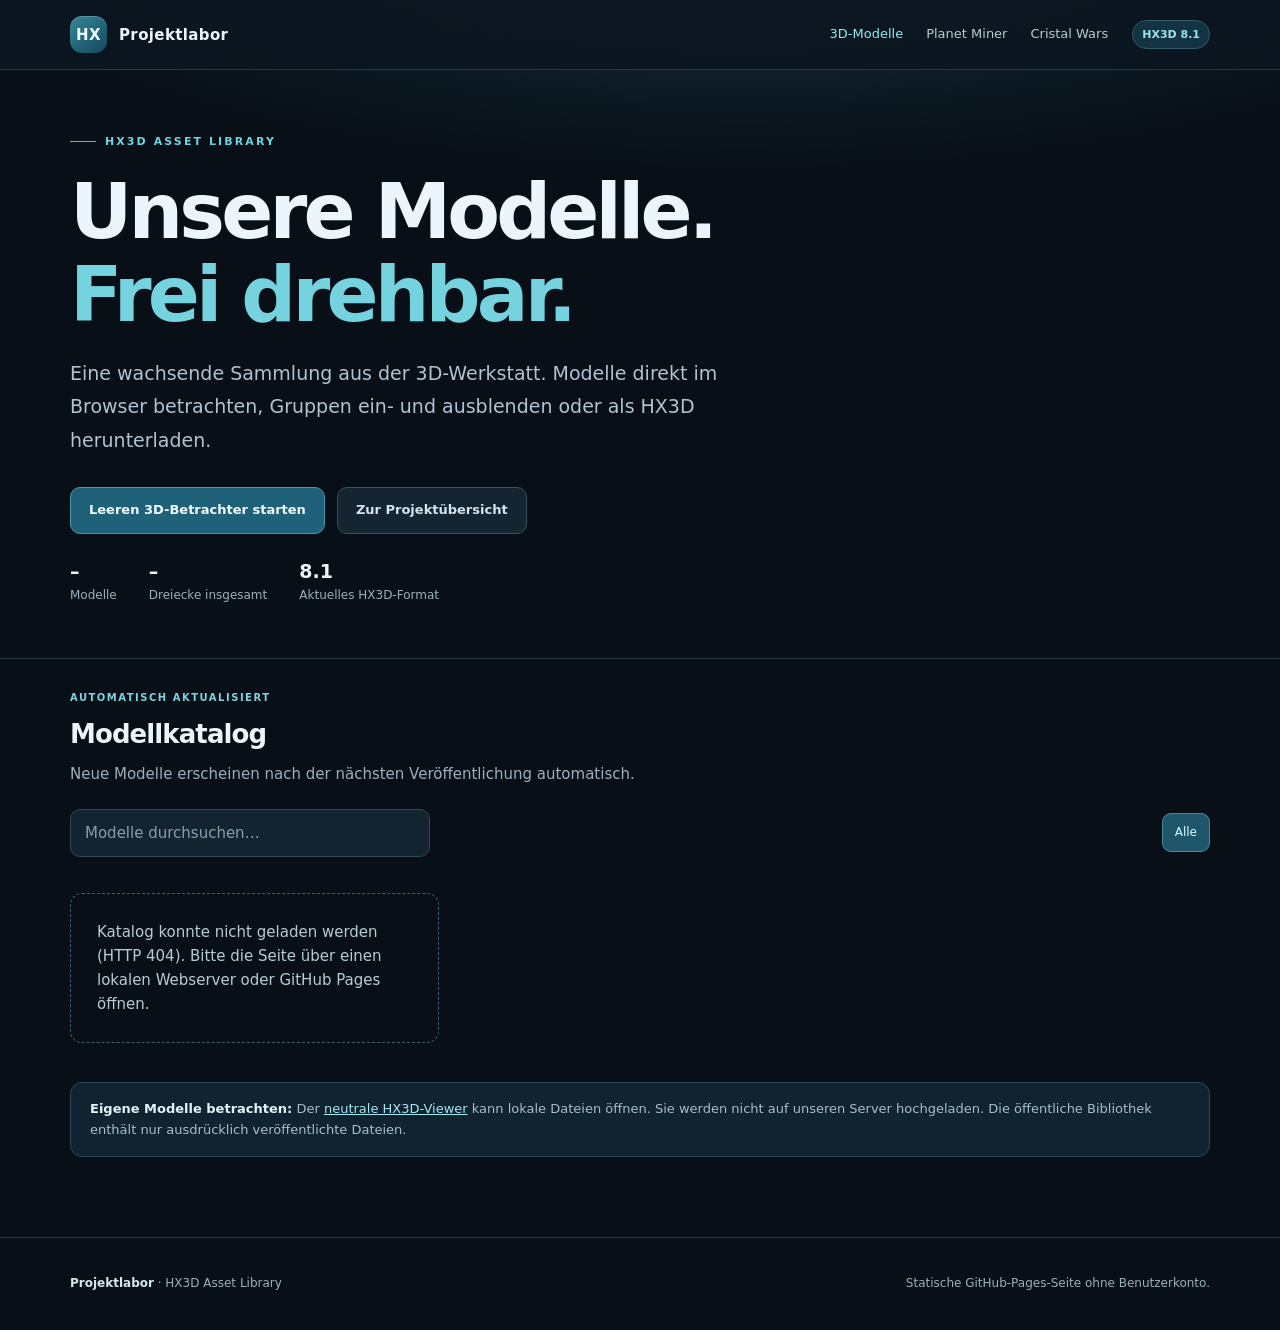
==== site/hx3d/index.html @ 25c4a0fd "Add files via upload" ====
<!doctype html>
<html lang="de"><head><meta charset="utf-8"><meta name="viewport" content="width=device-width,initial-scale=1"><meta name="theme-color" content="#0d1720"><title>HX3D Asset Library · Projektlabor</title><meta name="description" content="HX3D-Modelle im Browser ansehen und herunterladen."><link rel="stylesheet" href="../assets/style.css"></head><body>
<header class="top"><div class="container"><a class="wordmark" href="../index.html"><span class="glyph">HX</span> Projektlabor</a><nav aria-label="Hauptnavigation"><a href="index.html" aria-current="page">3D-Modelle</a><a href="../planet-miner/index.html">Planet Miner</a><a href="../cristal-wars/index.html">Cristal Wars</a></nav><span class="badge">HX3D 8.1</span></div></header>
<main><section class="hero slim"><div class="container"><div class="kicker">HX3D Asset Library</div><h1>Unsere Modelle.<br><em>Frei drehbar.</em></h1><p class="subtitle">Eine wachsende Sammlung aus der 3D-Werkstatt. Modelle direkt im Browser betrachten, Gruppen ein- und ausblenden oder als HX3D herunterladen.</p><div class="actions"><a href="viewer.html" class="button">Leeren 3D-Betrachter starten</a><a href="../index.html" class="button ghost">Zur Projektübersicht</a></div><div class="stats"><div><strong id="count">–</strong>Modelle</div><div><strong id="triangles">–</strong>Dreiecke insgesamt</div><div><strong>8.1</strong>Aktuelles HX3D-Format</div></div></div></section>
<div class="divider"></div><section class="section"><div class="container"><div class="section-head"><div><div class="eyebrow">Automatisch aktualisiert</div><h2 class="section-title">Modellkatalog</h2><p class="section-desc">Neue Modelle erscheinen nach der nächsten Veröffentlichung automatisch.</p></div></div><div class="filters"><input class="search" id="search" type="search" aria-label="Modelle suchen" placeholder="Modelle durchsuchen…"><div class="tabs" id="categories" role="group" aria-label="Modellkategorien"><button type="button" class="tab active" data-category="Alle" aria-pressed="true">Alle</button></div></div><div id="gallery" class="asset-grid" aria-live="polite"><p class="empty-message">Modellbibliothek wird geladen…</p></div><div class="notice"><strong>Eigene Modelle betrachten:</strong> Der <a href="viewer.html">neutrale HX3D-Viewer</a> kann lokale Dateien öffnen. Sie werden nicht auf unseren Server hochgeladen. Die öffentliche Bibliothek enthält nur ausdrücklich veröffentlichte Dateien.</div></div></section></main>
<footer class="rail"><div class="container footer-line"><span><strong>Projektlabor</strong> · HX3D Asset Library</span><span>Statische GitHub-Pages-Seite ohne Benutzerkonto.</span></div></footer>
<script src="gallery.js" defer></script></body></html>
---- site/assets/style.css ----
:root{color-scheme:dark;--bg:#090f16;--panel:#111d28;--panel2:#152431;--line:#263847;--text:#ecf5fb;--muted:#9bb0bf;--accent:#67d0db;--accent2:#b1eafd;--shadow:0 26px 75px #02080e80}
*{box-sizing:border-box}html{scroll-behavior:smooth}body{margin:0;background:radial-gradient(ellipse 90% 460px at 58% -220px,#1b4758 0%,transparent 85%),var(--bg);font:15px/1.6 system-ui,-apple-system,'Segoe UI',Roboto,sans-serif;color:var(--text)}a{color:inherit;text-decoration:none}a:focus-visible,button:focus-visible,input:focus-visible{outline:2px solid var(--accent);outline-offset:3px}button,input{font:inherit}.container{width:min(1140px,calc(100% - 42px));margin:0 auto}.top{border-bottom:1px solid var(--line);background:#0d1720e8;position:sticky;top:0;z-index:5;backdrop-filter:blur(15px)}.top .container{height:69px;display:flex;align-items:center;gap:24px}.wordmark{display:flex;align-items:center;gap:12px;margin-right:auto;font-weight:780;letter-spacing:.025em}.glyph{width:37px;height:37px;border-radius:12px;background:linear-gradient(140deg,#36889a,#14475b);display:grid;place-items:center;color:#e7fcff;font-weight:900;box-shadow:inset 0 1px 0 #ffffff30}.top nav{display:flex;align-items:center;gap:23px}.top nav a{font-size:13px;color:#b8cbd7}.top nav a:hover,.top nav a[aria-current=page]{color:#8fedef}.badge{border:1px solid #315b6b;background:#143342;color:#98e2ec;font-size:11px;font-weight:700;padding:5px 9px;border-radius:30px;white-space:nowrap}
.hero{padding:83px 0 77px;position:relative}.hero.slim{padding:63px 0 53px}.kicker{display:flex;align-items:center;gap:9px;color:#70d3e1;letter-spacing:.19em;text-transform:uppercase;font-size:11px;font-weight:800}.kicker:before{content:'';width:26px;height:1px;background:#5bb3c4}.hero h1{font-size:clamp(42px,6vw,78px);line-height:1.09;letter-spacing:-.05em;max-width:950px;margin:19px 0 20px;font-weight:820}.hero h1 em{color:#75d2df;font-style:normal}.hero .subtitle{font-size:clamp(16px,1.7vw,19px);color:#b0c3d2;max-width:730px;line-height:1.75}.actions{display:flex;gap:12px;flex-wrap:wrap;margin-top:30px}.button{display:inline-flex;align-items:center;justify-content:center;gap:10px;border:1px solid #4b94a9;border-radius:10px;padding:12px 18px;background:#20617a;color:#f0fcff;font-weight:730;font-size:13px;transition:background .12s,transform .12s}.button:hover{background:#2c7c95;transform:translateY(-1px)}.button.ghost{border-color:#345061;background:#142431;color:#d3e4ef}.button.ghost:hover{background:#1e3747}.button.tiny{padding:8px 11px;font-size:12px}.button.plain{background:transparent;border-color:#344b5d}.hero-note{margin-top:34px;font-size:12px;color:#829baa;display:flex;gap:21px;flex-wrap:wrap}.hero-note span:before{content:'●';color:#66cbd7;font-size:8px;margin-right:8px}
.section{padding:31px 0 80px}.section-head{display:flex;gap:18px;align-items:flex-end;justify-content:space-between;margin-bottom:23px}.section-title{font-size:26px;letter-spacing:-.035em;margin:0 0 6px}.section-desc{color:var(--muted);margin:0}.eyebrow{color:#7bd4e0;text-transform:uppercase;letter-spacing:.15em;font-weight:800;font-size:10px;margin-bottom:8px}.grid{display:grid;grid-template-columns:repeat(3,minmax(0,1fr));gap:17px}.project{border:1px solid var(--line);background:linear-gradient(180deg,#172633,#101b26);border-radius:17px;overflow:hidden;min-width:0;transition:border-color .15s,transform .15s}.project:hover{border-color:#477b8c;transform:translateY(-3px)}.project .art{height:185px;overflow:hidden;display:flex;align-items:center;justify-content:center;position:relative;background:radial-gradient(circle at 35% 35%,#24515d,#13212d 70%)}.project .art svg{width:120px;height:120px;opacity:.73;stroke:#7bdfec;stroke-width:1.2;fill:none}.project:nth-child(2) .art{background:radial-gradient(circle at 62% 25%,#3e385d,#15202d 73%)}.project:nth-child(3) .art{background:radial-gradient(circle at 28% 75%,#42605c,#15202d 70%)}.project .copy{padding:19px 21px 23px}.project .copy h3{font-size:20px;margin:3px 0 6px;letter-spacing:-.015em}.project .copy p{min-height:63px;margin:0 0 17px;color:#a6bac8;font-size:13px}.tag{font-size:10px;letter-spacing:.09em;font-weight:780;color:#7ecddd;text-transform:uppercase}.linkline{color:#c6f7ff;font-weight:750;font-size:13px}.project.disabled{opacity:.8}.project.disabled:hover{transform:none}.rail{border-top:1px solid var(--line);padding:36px 0;color:var(--muted)}.footer-line{display:flex;align-items:center;justify-content:space-between;gap:14px;flex-wrap:wrap;font-size:12px}.footer-line strong{color:#d5e6ef}.divider{height:1px;background:var(--line)}
.stats{display:flex;gap:32px;flex-wrap:wrap;margin-top:22px;color:var(--muted);font-size:12px}.stats strong{font-size:19px;color:var(--text);display:block}.filters{display:flex;align-items:center;gap:13px;flex-wrap:wrap;justify-content:space-between;margin:23px 0 21px}.search{width:min(360px,100%);background:#132430;border:1px solid #314857;border-radius:10px;padding:11px 14px;color:var(--text)}.search::placeholder{color:#83a0ae}.tabs{display:flex;gap:7px;flex-wrap:wrap}.tab{color:#adc6d2;border:1px solid #304857;background:#172633;border-radius:9px;padding:9px 12px;font-size:12px;cursor:pointer}.tab.active,.tab:hover{color:#d9fbff;background:#20566a;border-color:#418ca0}.asset-grid{display:grid;grid-template-columns:repeat(3,minmax(0,1fr));gap:16px;margin-bottom:24px}.asset{border:1px solid var(--line);background:#13212d;border-radius:16px;overflow:hidden;display:flex;flex-direction:column}.asset:hover{border-color:#5099a7}.asset .preview{height:205px;background:radial-gradient(circle at 50% 60%,#263b49,#10202b);display:flex;align-items:center;justify-content:center;overflow:hidden}.asset .preview img{width:100%;height:100%;object-fit:contain}.asset .preview .placeholder{color:#73bcd0;font-size:55px}.asset .details{padding:16px 18px;display:flex;flex-direction:column;flex:1}.asset h3{font-size:18px;margin:2px 0 4px;line-height:1.3}.asset p{color:#acc0cd;font-size:12px;line-height:1.65;min-height:40px}.asset .meta{color:#829bac;font-size:11px;margin:auto 0 15px}.asset .tools{display:flex;gap:9px;flex-wrap:wrap}.empty-message{border:1px dashed #406071;padding:26px;border-radius:12px;color:#b5ccd7}.notice{border:1px solid #2b4757;background:#112331;color:#a6becb;border-radius:12px;padding:16px 19px;font-size:13px}.notice strong{color:#e1f4f8}.notice a{text-decoration:underline;color:#a6e9f0}.minipage{max-width:680px;margin:90px auto 120px;text-align:center}.minipage .icon{font-size:75px;color:#76c9d8}.minipage h1{font-size:44px;line-height:1.2;letter-spacing:-.04em;margin:12px 0}.minipage p{color:var(--muted);font-size:17px;line-height:1.8}
@media(max-width:810px){.grid,.asset-grid{grid-template-columns:repeat(2,minmax(0,1fr))}.hero{padding-top:63px}.top nav{gap:13px}.top nav a{font-size:12px}}@media(max-width:580px){.container{width:min(100% - 28px,1140px)}.top .container{height:62px}.top .badge{display:none}.top nav{gap:10px}.top nav a{font-size:11px}.wordmark{gap:8px;font-size:13px}.glyph{width:32px;height:32px}.hero{padding:47px 0 42px}.hero.slim{padding:44px 0 34px}.hero h1{font-size:41px}.grid,.asset-grid{grid-template-columns:1fr}.project .copy p{min-height:0}.section{padding-bottom:48px}.section-head{align-items:flex-start}.search{width:100%}.footer-line{display:block}}
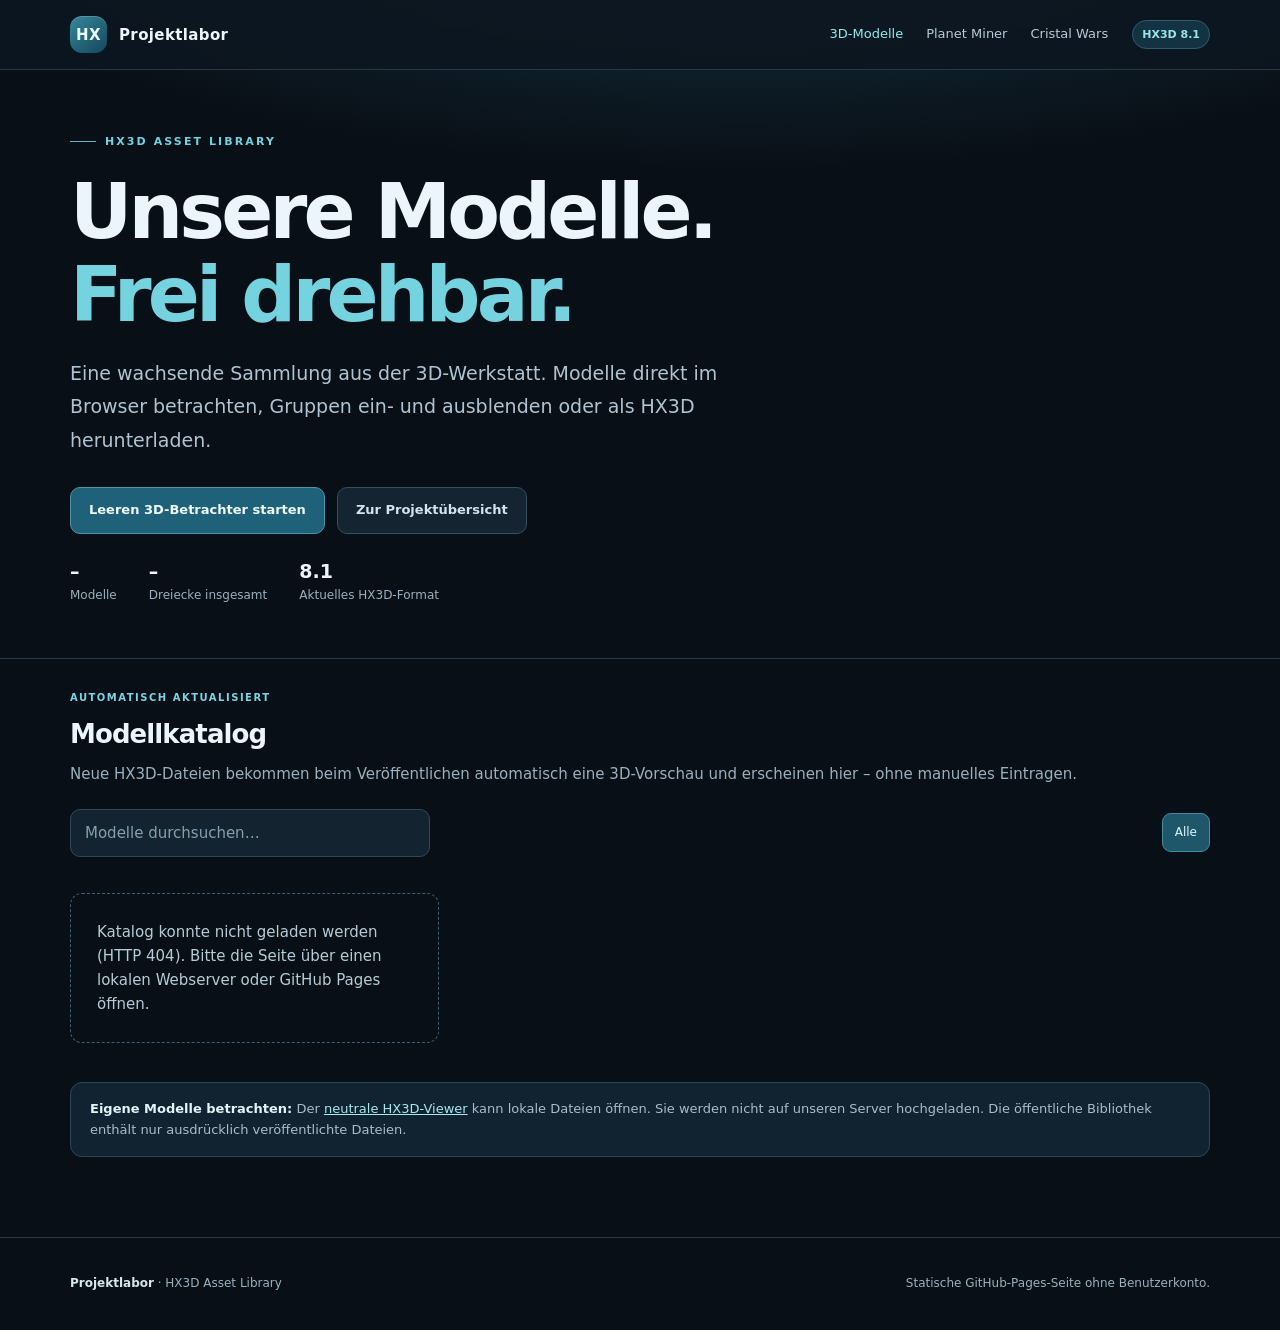
==== commit aaa837b8: "Add files via upload" ====
--- a/site/hx3d/index.html
+++ b/site/hx3d/index.html
@@ -2,6 +2,6 @@
 <html lang="de"><head><meta charset="utf-8"><meta name="viewport" content="width=device-width,initial-scale=1"><meta name="theme-color" content="#0d1720"><title>HX3D Asset Library · Projektlabor</title><meta name="description" content="HX3D-Modelle im Browser ansehen und herunterladen."><link rel="stylesheet" href="../assets/style.css"></head><body>
 <header class="top"><div class="container"><a class="wordmark" href="../index.html"><span class="glyph">HX</span> Projektlabor</a><nav aria-label="Hauptnavigation"><a href="index.html" aria-current="page">3D-Modelle</a><a href="../planet-miner/index.html">Planet Miner</a><a href="../cristal-wars/index.html">Cristal Wars</a></nav><span class="badge">HX3D 8.1</span></div></header>
 <main><section class="hero slim"><div class="container"><div class="kicker">HX3D Asset Library</div><h1>Unsere Modelle.<br><em>Frei drehbar.</em></h1><p class="subtitle">Eine wachsende Sammlung aus der 3D-Werkstatt. Modelle direkt im Browser betrachten, Gruppen ein- und ausblenden oder als HX3D herunterladen.</p><div class="actions"><a href="viewer.html" class="button">Leeren 3D-Betrachter starten</a><a href="../index.html" class="button ghost">Zur Projektübersicht</a></div><div class="stats"><div><strong id="count">–</strong>Modelle</div><div><strong id="triangles">–</strong>Dreiecke insgesamt</div><div><strong>8.1</strong>Aktuelles HX3D-Format</div></div></div></section>
-<div class="divider"></div><section class="section"><div class="container"><div class="section-head"><div><div class="eyebrow">Automatisch aktualisiert</div><h2 class="section-title">Modellkatalog</h2><p class="section-desc">Neue Modelle erscheinen nach der nächsten Veröffentlichung automatisch.</p></div></div><div class="filters"><input class="search" id="search" type="search" aria-label="Modelle suchen" placeholder="Modelle durchsuchen…"><div class="tabs" id="categories" role="group" aria-label="Modellkategorien"><button type="button" class="tab active" data-category="Alle" aria-pressed="true">Alle</button></div></div><div id="gallery" class="asset-grid" aria-live="polite"><p class="empty-message">Modellbibliothek wird geladen…</p></div><div class="notice"><strong>Eigene Modelle betrachten:</strong> Der <a href="viewer.html">neutrale HX3D-Viewer</a> kann lokale Dateien öffnen. Sie werden nicht auf unseren Server hochgeladen. Die öffentliche Bibliothek enthält nur ausdrücklich veröffentlichte Dateien.</div></div></section></main>
+<div class="divider"></div><section class="section"><div class="container"><div class="section-head"><div><div class="eyebrow">Automatisch aktualisiert</div><h2 class="section-title">Modellkatalog</h2><p class="section-desc">Neue HX3D-Dateien bekommen beim Veröffentlichen automatisch eine 3D-Vorschau und erscheinen hier – ohne manuelles Eintragen.</p></div></div><div class="filters"><input class="search" id="search" type="search" aria-label="Modelle suchen" placeholder="Modelle durchsuchen…"><div class="tabs" id="categories" role="group" aria-label="Modellkategorien"><button type="button" class="tab active" data-category="Alle" aria-pressed="true">Alle</button></div></div><div id="gallery" class="asset-grid" aria-live="polite"><p class="empty-message">Modellbibliothek wird geladen…</p></div><div class="notice"><strong>Eigene Modelle betrachten:</strong> Der <a href="viewer.html">neutrale HX3D-Viewer</a> kann lokale Dateien öffnen. Sie werden nicht auf unseren Server hochgeladen. Die öffentliche Bibliothek enthält nur ausdrücklich veröffentlichte Dateien.</div></div></section></main>
 <footer class="rail"><div class="container footer-line"><span><strong>Projektlabor</strong> · HX3D Asset Library</span><span>Statische GitHub-Pages-Seite ohne Benutzerkonto.</span></div></footer>
 <script src="gallery.js" defer></script></body></html>
--- a/site/assets/style.css
+++ b/site/assets/style.css
@@ -4,3 +4,6 @@
 .section{padding:31px 0 80px}.section-head{display:flex;gap:18px;align-items:flex-end;justify-content:space-between;margin-bottom:23px}.section-title{font-size:26px;letter-spacing:-.035em;margin:0 0 6px}.section-desc{color:var(--muted);margin:0}.eyebrow{color:#7bd4e0;text-transform:uppercase;letter-spacing:.15em;font-weight:800;font-size:10px;margin-bottom:8px}.grid{display:grid;grid-template-columns:repeat(3,minmax(0,1fr));gap:17px}.project{border:1px solid var(--line);background:linear-gradient(180deg,#172633,#101b26);border-radius:17px;overflow:hidden;min-width:0;transition:border-color .15s,transform .15s}.project:hover{border-color:#477b8c;transform:translateY(-3px)}.project .art{height:185px;overflow:hidden;display:flex;align-items:center;justify-content:center;position:relative;background:radial-gradient(circle at 35% 35%,#24515d,#13212d 70%)}.project .art svg{width:120px;height:120px;opacity:.73;stroke:#7bdfec;stroke-width:1.2;fill:none}.project:nth-child(2) .art{background:radial-gradient(circle at 62% 25%,#3e385d,#15202d 73%)}.project:nth-child(3) .art{background:radial-gradient(circle at 28% 75%,#42605c,#15202d 70%)}.project .copy{padding:19px 21px 23px}.project .copy h3{font-size:20px;margin:3px 0 6px;letter-spacing:-.015em}.project .copy p{min-height:63px;margin:0 0 17px;color:#a6bac8;font-size:13px}.tag{font-size:10px;letter-spacing:.09em;font-weight:780;color:#7ecddd;text-transform:uppercase}.linkline{color:#c6f7ff;font-weight:750;font-size:13px}.project.disabled{opacity:.8}.project.disabled:hover{transform:none}.rail{border-top:1px solid var(--line);padding:36px 0;color:var(--muted)}.footer-line{display:flex;align-items:center;justify-content:space-between;gap:14px;flex-wrap:wrap;font-size:12px}.footer-line strong{color:#d5e6ef}.divider{height:1px;background:var(--line)}
 .stats{display:flex;gap:32px;flex-wrap:wrap;margin-top:22px;color:var(--muted);font-size:12px}.stats strong{font-size:19px;color:var(--text);display:block}.filters{display:flex;align-items:center;gap:13px;flex-wrap:wrap;justify-content:space-between;margin:23px 0 21px}.search{width:min(360px,100%);background:#132430;border:1px solid #314857;border-radius:10px;padding:11px 14px;color:var(--text)}.search::placeholder{color:#83a0ae}.tabs{display:flex;gap:7px;flex-wrap:wrap}.tab{color:#adc6d2;border:1px solid #304857;background:#172633;border-radius:9px;padding:9px 12px;font-size:12px;cursor:pointer}.tab.active,.tab:hover{color:#d9fbff;background:#20566a;border-color:#418ca0}.asset-grid{display:grid;grid-template-columns:repeat(3,minmax(0,1fr));gap:16px;margin-bottom:24px}.asset{border:1px solid var(--line);background:#13212d;border-radius:16px;overflow:hidden;display:flex;flex-direction:column}.asset:hover{border-color:#5099a7}.asset .preview{height:205px;background:radial-gradient(circle at 50% 60%,#263b49,#10202b);display:flex;align-items:center;justify-content:center;overflow:hidden}.asset .preview img{width:100%;height:100%;object-fit:contain}.asset .preview .placeholder{color:#73bcd0;font-size:55px}.asset .details{padding:16px 18px;display:flex;flex-direction:column;flex:1}.asset h3{font-size:18px;margin:2px 0 4px;line-height:1.3}.asset p{color:#acc0cd;font-size:12px;line-height:1.65;min-height:40px}.asset .meta{color:#829bac;font-size:11px;margin:auto 0 15px}.asset .tools{display:flex;gap:9px;flex-wrap:wrap}.empty-message{border:1px dashed #406071;padding:26px;border-radius:12px;color:#b5ccd7}.notice{border:1px solid #2b4757;background:#112331;color:#a6becb;border-radius:12px;padding:16px 19px;font-size:13px}.notice strong{color:#e1f4f8}.notice a{text-decoration:underline;color:#a6e9f0}.minipage{max-width:680px;margin:90px auto 120px;text-align:center}.minipage .icon{font-size:75px;color:#76c9d8}.minipage h1{font-size:44px;line-height:1.2;letter-spacing:-.04em;margin:12px 0}.minipage p{color:var(--muted);font-size:17px;line-height:1.8}
 @media(max-width:810px){.grid,.asset-grid{grid-template-columns:repeat(2,minmax(0,1fr))}.hero{padding-top:63px}.top nav{gap:13px}.top nav a{font-size:12px}}@media(max-width:580px){.container{width:min(100% - 28px,1140px)}.top .container{height:62px}.top .badge{display:none}.top nav{gap:10px}.top nav a{font-size:11px}.wordmark{gap:8px;font-size:13px}.glyph{width:32px;height:32px}.hero{padding:47px 0 42px}.hero.slim{padding:44px 0 34px}.hero h1{font-size:41px}.grid,.asset-grid{grid-template-columns:1fr}.project .copy p{min-height:0}.section{padding-bottom:48px}.section-head{align-items:flex-start}.search{width:100%}.footer-line{display:block}}
+
+/* Projektlabor 0.2: vom Build generierte HX3D-Modellvorschaubilder */
+.asset .preview{position:relative}.asset .preview-label{position:absolute;bottom:12px;right:12px;border:1px solid #406374;background:#0a1723d9;color:#b4d7de;border-radius:7px;padding:3px 8px;font-size:10px;letter-spacing:.025em;pointer-events:none}.asset .meta{line-height:1.7}.asset .preview img{transition:transform .2s ease}.asset:hover .preview img{transform:scale(1.035)}
